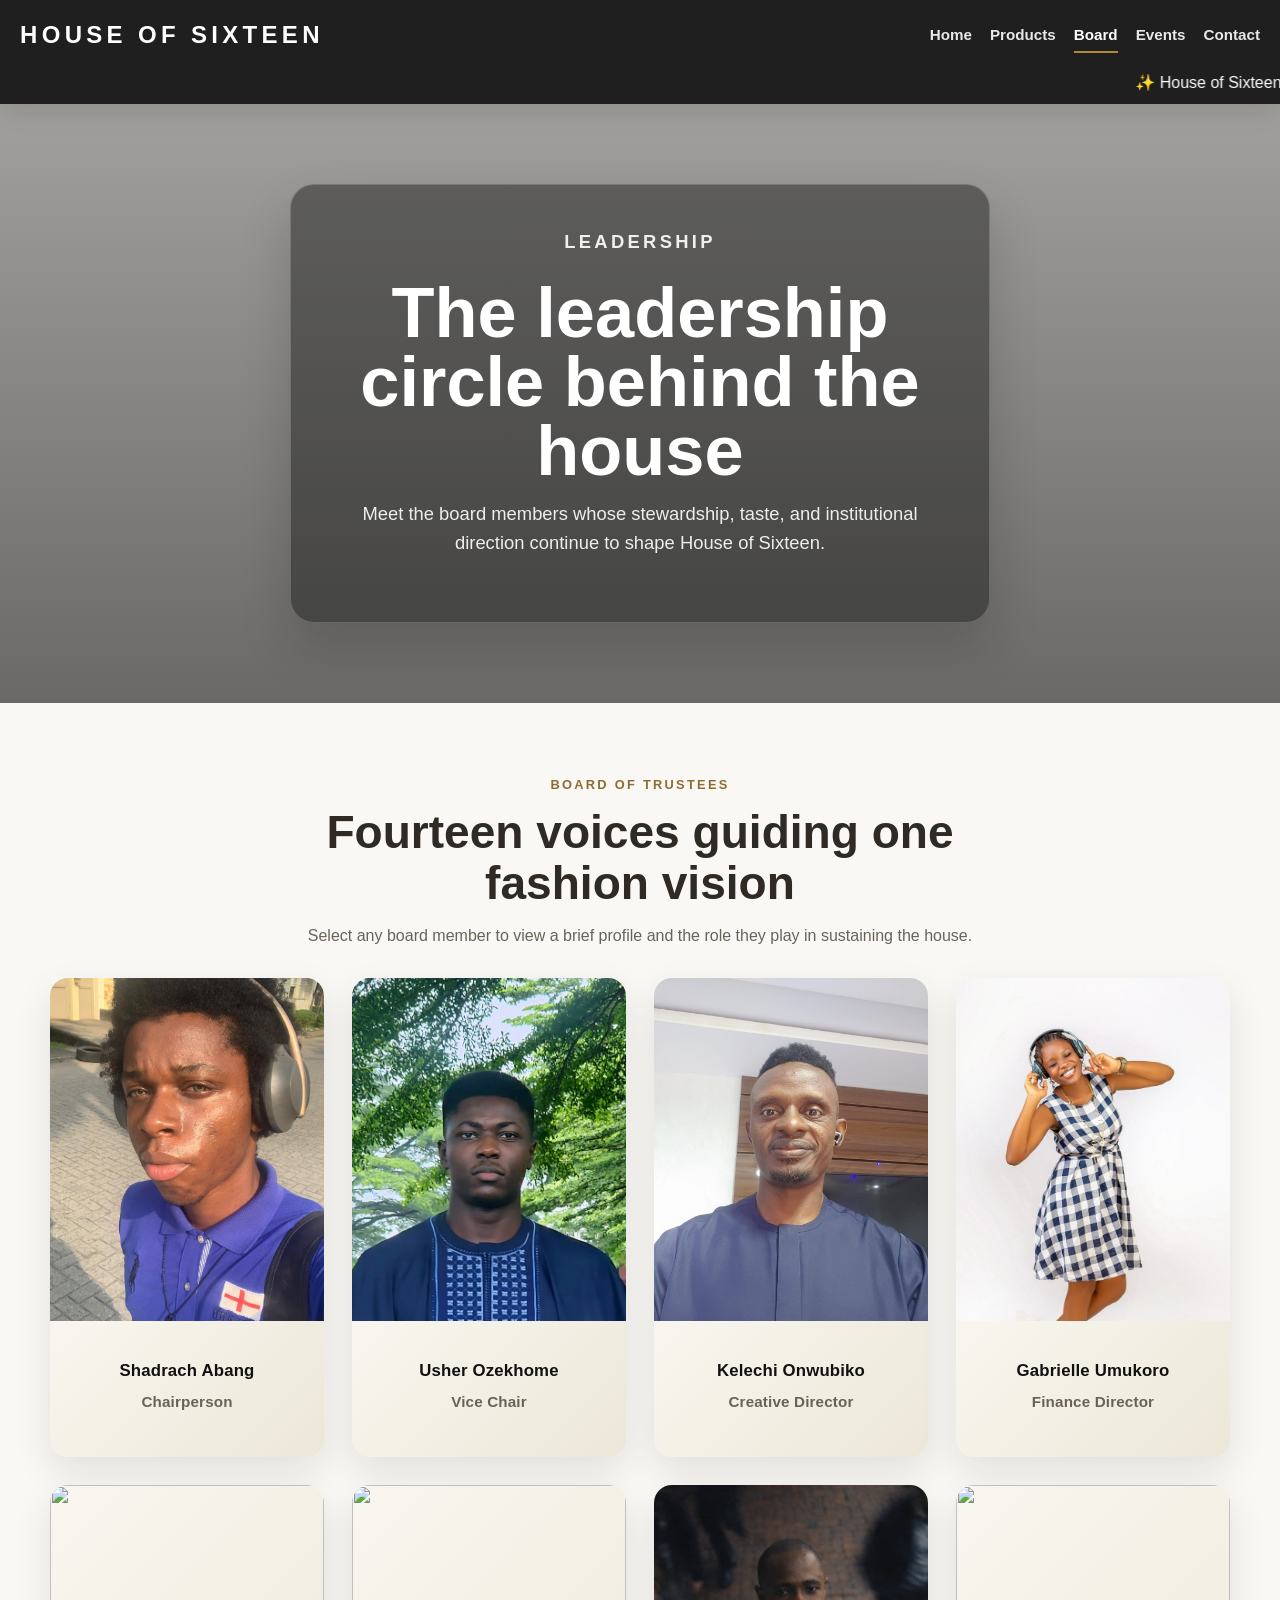
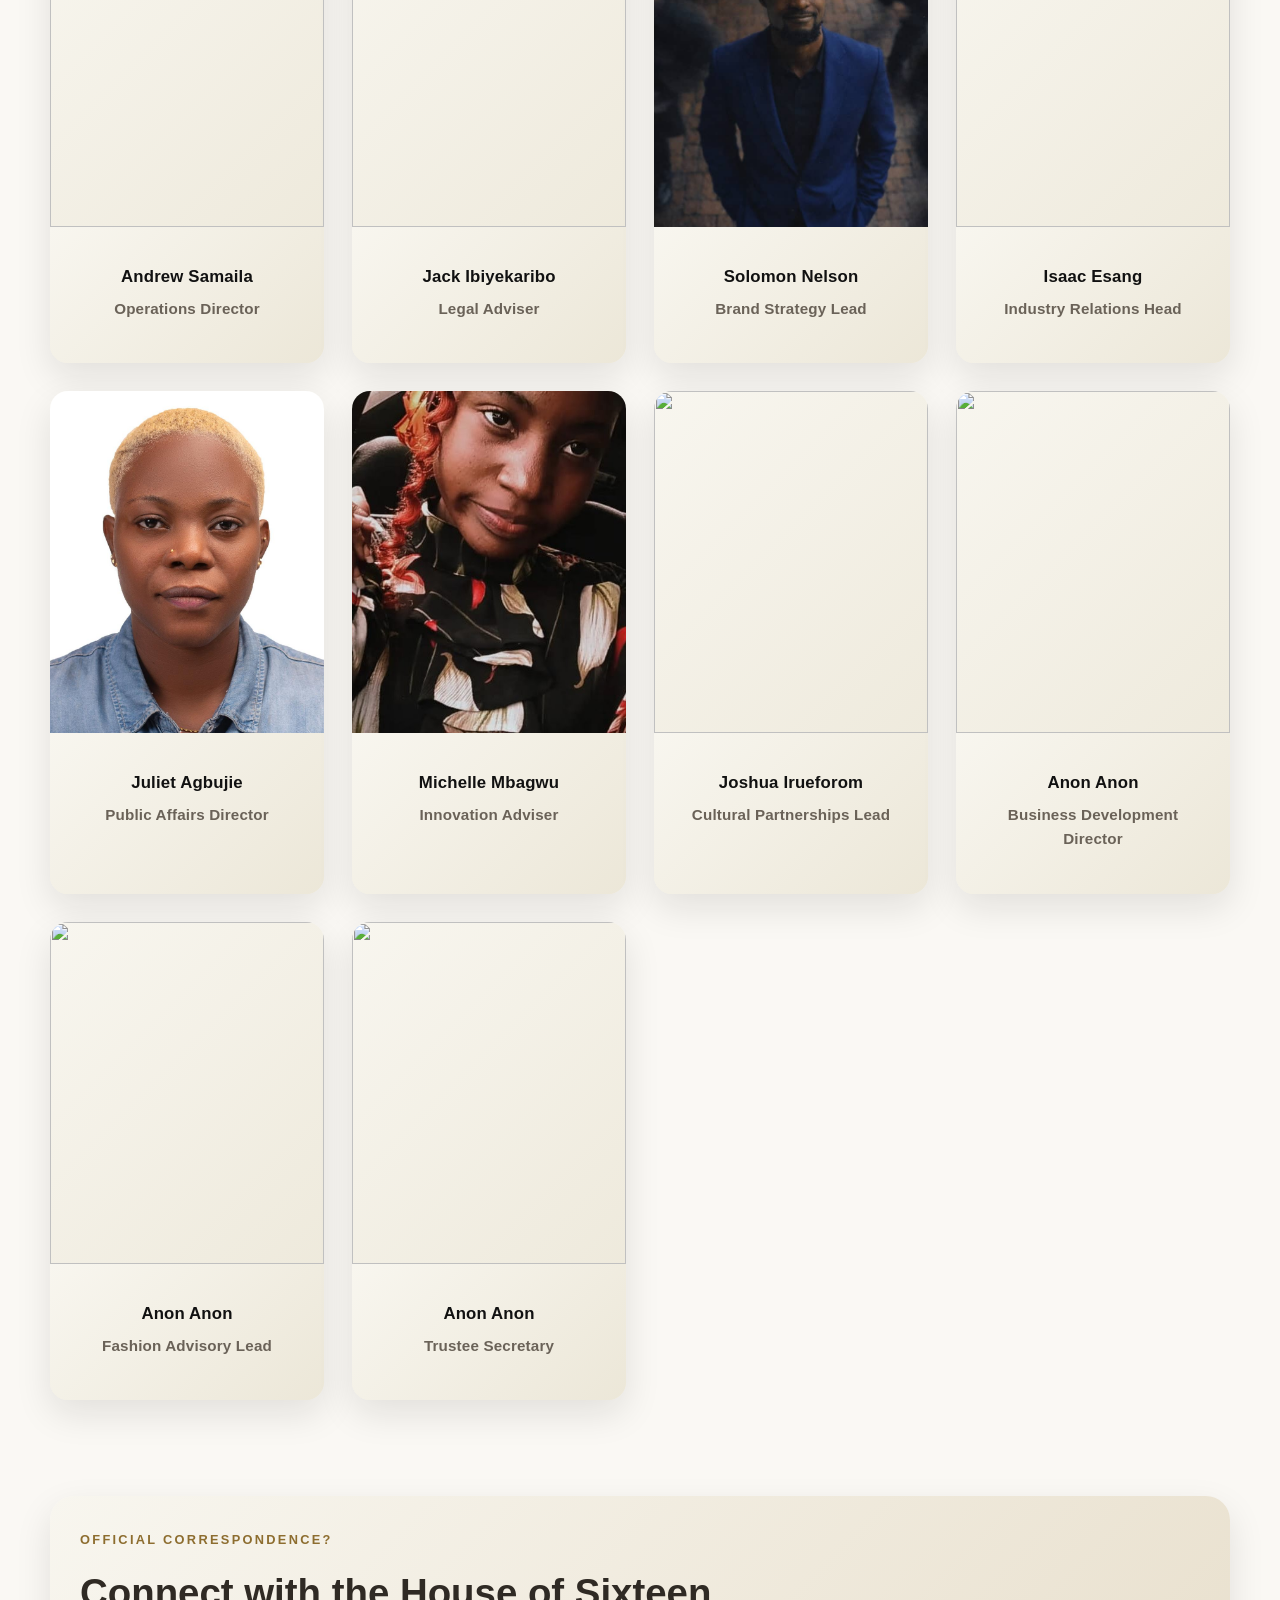
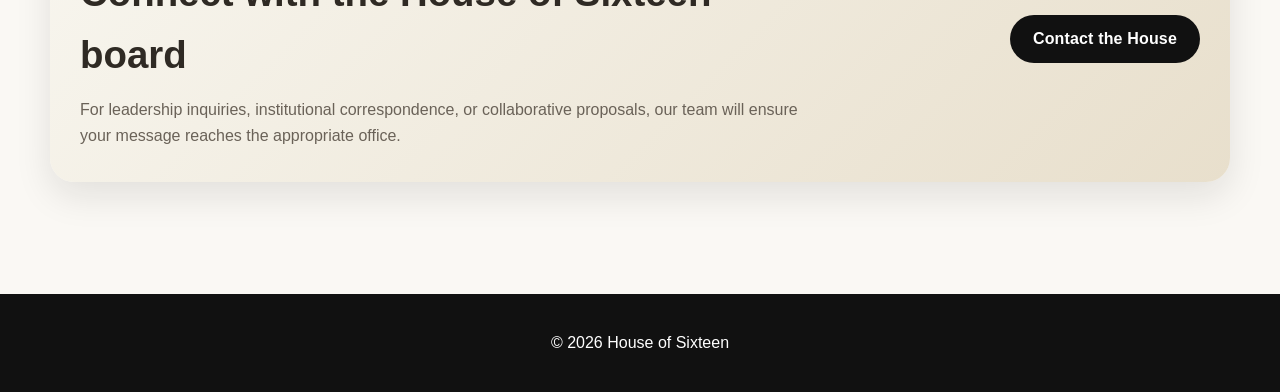
==== board.html @ 469e0413 "Initial commit via Netlify" ====
<!DOCTYPE html>
<html lang="en">
<head>
  <meta charset="UTF-8">
  <meta name="viewport" content="width=device-width, initial-scale=1.0">
  <title>Board of Trustees | House of Sixteen</title>
  <link rel="stylesheet" href="style.css">
  <script src="script.js" defer></script>
</head>
<body>
  <header class="top-header">
    <div class="nav-container">
      <h1 class="logo">House of Sixteen</h1>
      <nav>
        <a href="index.html">Home</a>
        <a href="products.html">Products</a>
        <a href="board.html" class="active">Board</a>
        <a href="events.html">Events</a>
        <a href="contact.html">Contact</a>
      </nav>
    </div>
    <marquee>✨ House of Sixteen Runway Gala — June 20, 2026 · Private showcases · VIP styling appointments now open ✨</marquee>
  </header>

  <main>
    <section class="page-hero board-hero">
      <div class="hero-content">
        <p class="section-label">Leadership</p>
        <h2>The leadership circle behind the house</h2>
        <p>Meet the board members whose stewardship, taste, and institutional direction continue to shape House of Sixteen.</p>
      </div>
    </section>

    <section>
      <div class="section-shell centered-copy">
        <p class="section-label">Board of Trustees</p>
        <h2 class="section-title">Fourteen voices guiding one fashion vision</h2>
        <p class="section-intro">Select any board member to view a brief profile and the role they play in sustaining the house.</p>
      </div>

      <div class="section-shell grid featured-section-grid board-grid">

        <article class="card board-member">
          <button class="board-card-button" type="button" data-board-index="0">
            <div class="board-image-wrap">
              <img src="images/board/shadrach.jpg">
              <div class="overlay">View Profile</div>
            </div>
            <div class="card-body">
              <h3>Shadrach Abang</h3>
              <p class="member-role">Chairperson</p>
            </div>
          </button>
        </article>

        <article class="card board-member">
          <button class="board-card-button" type="button" data-board-index="1">
            <div class="board-image-wrap">
              <img src="images/board/usher.jpg">
              <div class="overlay">View Profile</div>
            </div>
            <div class="card-body">
              <h3>Usher Ozekhome</h3>
              <p class="member-role">Vice Chair</p>
            </div>
          </button>
        </article>

        <article class="card board-member">
          <button class="board-card-button" type="button" data-board-index="2">
            <div class="board-image-wrap">
              <img src="images/board/kelechi.jpg">
              <div class="overlay">View Profile</div>
            </div>
            <div class="card-body">
              <h3>Kelechi Onwubiko</h3>
               <p class="member-role">Creative Director</p>
            </div>
          </button>
        </article>

        <article class="card board-member">
          <button class="board-card-button" type="button" data-board-index="3">
            <div class="board-image-wrap">
              <img src="images/board/gabrielle.jpg">
              <div class="overlay">View Profile</div>
            </div>
            <div class="card-body">
              <h3>Gabrielle Umukoro</h3>
              <p class="member-role">Finance Director</p>
            </div>
          </button>
        </article>

        <article class="card board-member">
          <button class="board-card-button" type="button" data-board-index="4">
            <div class="board-image-wrap">
              <img src="https://picsum.photos/400/450?person5">
              <div class="overlay">View Profile</div>
            </div>
            <div class="card-body">
              <h3>Andrew Samaila</h3>
              <p class="member-role">Operations Director</p>
            </div>
          </button>
        </article>

        <article class="card board-member">
          <button class="board-card-button" type="button" data-board-index="5">
            <div class="board-image-wrap">
              <img src="https://picsum.photos/400/450?person6">
              <div class="overlay">View Profile</div>
            </div>
            <div class="card-body">
              <h3>Jack Ibiyekaribo</h3>
              <p class="member-role">Legal Adviser</p>
            </div>
          </button>
        </article>

        <article class="card board-member">
          <button class="board-card-button" type="button" data-board-index="6">
            <div class="board-image-wrap">
              <img src="images/board/solomon-1.jpg">
              <div class="overlay">View Profile</div>
            </div>
            <div class="card-body">
              <h3>Solomon Nelson</h3>
              <p class="member-role">Brand Strategy Lead</p>
            </div>
          </button>
        </article>

        <article class="card board-member">
          <button class="board-card-button" type="button" data-board-index="7">
            <div class="board-image-wrap">
              <img src="https://picsum.photos/400/450?person8">
              <div class="overlay">View Profile</div>
            </div>
            <div class="card-body">
              <h3>Isaac Esang</h3>
              <p class="member-role">Industry Relations Head</p>
            </div>
          </button>
        </article>

        <article class="card board-member">
          <button class="board-card-button" type="button" data-board-index="8">
            <div class="board-image-wrap">
              <img src="images/board/juliet.jpg">
              <div class="overlay">View Profile</div>
            </div>
            <div class="card-body">
              <h3>Juliet Agbujie</h3>
              <p class="member-role">Public Affairs Director</p>
            </div>
          </button>
        </article>

        <article class="card board-member">
          <button class="board-card-button" type="button" data-board-index="9">
            <div class="board-image-wrap">
              <img src="images/board/michelle.jpg">
              <div class="overlay">View Profile</div>
            </div>
            <div class="card-body">
              <h3>Michelle Mbagwu</h3>
              <p class="member-role">Innovation Adviser</p>
            </div>
          </button>
        </article>

        <article class="card board-member">
          <button class="board-card-button" type="button" data-board-index="10">
            <div class="board-image-wrap">
              <img src="https://picsum.photos/400/450?person11">
              <div class="overlay">View Profile</div>
            </div>
            <div class="card-body">
              <h3>Joshua Irueforom</h3>
              <p class="member-role">Cultural Partnerships Lead</p>
            </div>
          </button>
        </article>

        <article class="card board-member">
          <button class="board-card-button" type="button" data-board-index="11">
            <div class="board-image-wrap">
              <img src="https://picsum.photos/400/450?person12">
              <div class="overlay">View Profile</div>
            </div>
            <div class="card-body">
              <h3>Anon Anon</h3>
              <p class="member-role">Business Development Director</p>
            </div>
          </button>
        </article>

        <article class="card board-member">
          <button class="board-card-button" type="button" data-board-index="12">
            <div class="board-image-wrap">
              <img src="https://picsum.photos/400/450?person13">
              <div class="overlay">View Profile</div>
            </div>
            <div class="card-body">
              <h3>Anon Anon</h3>
              <p class="member-role">Fashion Advisory Lead</p>
            </div>
          </button>
        </article>

        <article class="card board-member">
          <button class="board-card-button" type="button" data-board-index="13">
            <div class="board-image-wrap">
              <img src="https://picsum.photos/400/450?person14">
              <div class="overlay">View Profile</div>
            </div>
            <div class="card-body">
              <h3>Anon Anon</h3>
              <p class="member-role">Trustee Secretary</p>
            </div>
          </button>
        </article>
      </div>
    </section>

    <div id="boardModal" class="modal">
      <div class="modal-content">
        <button class="modal-close" type="button" data-close-modal="boardModal">×</button>
        <img id="boardImage" class="modal-image" src="">
        <h2 id="boardName">
        </h2>
        <p id="boardRole" class="modal-role"></p>
        <p id="boardBio"></p>
        <div class="modal-buttons">
          <a class="button" href="contact.html?type=Leadership%20Inquiry&destination=Board%20Office#inquiries">Contact Board Office</a>
        </div>
      </div>
    </div>

    <section class="bespoke-cta">
      <div class="bespoke-cta-box">
        <div class="bespoke-cta-text">
          <p class="section-label">Official Correspondence?</p>
          <h2>Connect with the House of Sixteen board</h2>
          <p>For leadership inquiries, institutional correspondence, or collaborative proposals, our team will ensure your message reaches the appropriate office.</p>
        </div>
        <div class="bespoke-cta-actions">
          <a class="button" href="contact.html?type=Leadership%20Inquiry&destination=Board%20Office#inquiries">Contact the House</a>
        </div>
      </div>
    </section>
  </main>

<footer>
  <p>© 2026 House of Sixteen</p>
</footer>
</body>
</html>
---- style.css ----
:root {
  --bg: #faf8f4;
  --surface: #ffffff;
  --surface-soft: #f4f0e7;
  --surface-dark: #111111;
  --text: #2f2a24;
  --text-soft: #6a6258;
  --line: #ddd3c2;
  --accent: #b08a3c;
  --accent-deep: #8d6d2f;
  --shadow: 0 14px 36px rgba(17, 17, 17, 0.10);
  --radius: 18px;
  --radius-sm: 12px;
  --site-width: 1180px;
}

* {
  box-sizing: border-box;
}

html {
  scroll-behavior: smooth;
}

body {
  margin: 0;
  font-family: "Segoe UI", Arial, sans-serif;
  background: var(--bg);
  color: var(--text);
  line-height: 1.6;
  animation: fade-in 0.35s ease;
}

img {
  display: block;
  max-width: 100%;
}

a {
  color: inherit;
}

button,
input,
select,
textarea {
  font: inherit;
}

button {
  cursor: pointer;
}

main {
  display: block;
}

section {
  padding: 72px 20px;
}

.container,
.section-shell {
  width: min(100%, var(--site-width));
  margin: 0 auto;
}

.centered-copy {
  max-width: 760px;
  margin: 0 auto;
  text-align: center;
}

.section-title {
  margin: 0 0 14px;
  font-size: clamp(2rem, 3.6vw, 2.9rem);
  line-height: 1.1;
}

.section-intro {
  margin: 0 auto;
  max-width: 760px;
  color: var(--text-soft);
}

.section-label {
  margin: 0 0 12px;
  color: var(--accent-deep);
  font-size: 0.8rem;
  font-weight: 700;
  letter-spacing: 0.18em;
  text-transform: uppercase;
}

.page-pad-top {
  padding-top: 54px;
}

/* HEADER */

.top-header {
  position: sticky;
  top: 0;
  z-index: 20;
  background: rgba(17, 17, 17, 0.94);
  backdrop-filter: blur(12px);
  color: #fff;
  box-shadow: 0 8px 24px rgba(17, 17, 17, 0.12);
}

.nav-container {
  width: 100%;
  margin: 0 auto;
  padding: 16px 20px;
  display: flex;
  align-items: center;
  justify-content: space-between;
  gap: 18px;
}

.logo {
  margin: 0;
  font-size: 1.5rem;
  font-weight: 700;
  letter-spacing: 0.18em;
  text-transform: uppercase;
}

nav {
  display: flex;
  align-items: center;
  gap: 18px;
  flex-wrap: wrap;
}

nav a {
  position: relative;
  color: rgba(255, 255, 255, 0.9);
  text-decoration: none;
  font-size: 0.95rem;
  font-weight: 600;
  transition: color 0.25s ease;
}

nav a::after {
  content: "";
  position: absolute;
  left: 0;
  bottom: -6px;
  width: 100%;
  height: 2px;
  background: var(--accent);
  transform: scaleX(0);
  transform-origin: center;
  transition: transform 0.25s ease;
}

nav a:hover,
nav a.active {
  color: #fff;
}

nav a:hover::after,
nav a.active::after {
  transform: scaleX(1);
}

.announcement-bar {
  padding: 10px 20px 12px;
  text-align: center;
  font-size: 0.92rem;
  color: rgba(255, 255, 255, 0.82);
  border-top: 1px solid rgba(255, 255, 255, 0.08);
}

/* HEROES */

.hero,
.page-hero {
  position: relative;
  isolation: isolate;
  color: #fff;
}

.hero::before,
.page-hero::before,
.featured-event::before {
  content: "";
  position: absolute;
  inset: 0;
  background: linear-gradient(180deg, rgba(17, 17, 17, 0.38), rgba(17, 17, 17, 0.62));
  z-index: -1;
}

.hero {
  min-height: 88vh;
  display: flex;
  align-items: center;
  justify-content: center;
  padding: 96px 20px;
  background: url("https://picsum.photos/1600/900?fashion") center/cover no-repeat;
}

.page-hero {
  min-height: 46vh;
  display: flex;
  align-items: center;
  justify-content: center;
  text-align: center;
  padding: 80px 20px;
}

.products-hero {
  background: url("https://picsum.photos/1600/900?fashion-luxury") center/cover no-repeat;
}

.board-hero {
  background: url("https://picsum.photos/1600/900?executive") center/cover no-repeat;
}

.events-hero {
  background: url("https://picsum.photos/1600/900?runway-event") center/cover no-repeat;
}

.contact-hero {
  background: url("https://picsum.photos/1600/900?luxury-interior") center/cover no-repeat;
}

.hero-content {
  width: min(100%, 700px);
  padding: 42px 36px;
  background: rgba(17, 17, 17, 0.44);
  border: 1px solid rgba(255, 255, 255, 0.18);
  border-radius: 24px;
  box-shadow: 0 24px 50px rgba(17, 17, 17, 0.18);
  text-align: center;
}

.hero h2,
.page-hero h2 {
  margin: 0 0 14px;
  font-size: clamp(2.4rem, 6vw, 4.4rem);
  line-height: 0.98;
}

.hero p,
.page-hero p {
  margin: 0 auto 22px;
  max-width: 620px;
  font-size: clamp(1rem, 1.8vw, 1.15rem);
  color: rgba(255, 255, 255, 0.9);
}

.tip-box {
  min-height: 28px;
  margin-top: 16px;
  color: #f4e4b8;
  font-style: italic;
  opacity: 0;
  transition: opacity 0.45s ease;
}

.button,
button,
input[type="submit"] {
  display: inline-flex;
  align-items: center;
  justify-content: center;
  min-height: 48px;
  padding: 0 22px;
  border: 1px solid transparent;
  border-radius: 999px;
  background: var(--surface-dark);
  color: #fff;
  text-decoration: none;
  font-weight: 600;
  letter-spacing: 0.01em;
  transition: transform 0.2s ease, background 0.2s ease, color 0.2s ease, border-color 0.2s ease, box-shadow 0.2s ease;
}

.button:hover,
button:not(.product-card-button):not(.board-card-button):not(.event-card-button):hover,
input[type="submit"]:hover {
  background: var(--accent);
  color: #111;
  transform: translateY(-1px);
}

.button-secondary,
.secondary-button {
  background: transparent;
  border-color: var(--line);
  color: var(--text);
}

.button-secondary:hover,
.secondary-button:hover {
  background: var(--surface-soft);
  color: var(--text);
}

.button-muted {
  background: rgba(255, 255, 255, 0.12);
  border-color: rgba(255, 255, 255, 0.18);
}

.button-muted:hover {
  background: rgba(255, 255, 255, 0.22);
  color: #fff;
}

/* GRID + CARDS */

.grid {
  display: grid;
  grid-template-columns: repeat(auto-fit, minmax(240px, 1fr));
  gap: 28px;
}

.featured-section-grid {
  margin-top: 30px;
}

.section-cta {
  margin-top: 32px;
  display: flex;
  justify-content: center;
}

.card {
  background: linear-gradient(135deg, #f8f6ef, #ece7d8);
  border-radius: var(--radius);
  overflow: hidden;
  box-shadow: var(--shadow);
  transition: transform 0.25s ease, box-shadow 0.25s ease;
}

.card:hover {
  transform: translateY(-6px);
  box-shadow: 0 18px 38px rgba(17, 17, 17, 0.14);
}

.card img {
  width: 100%;
  height: 300px;
  object-fit: cover;
}

.card-body {
  width: 100%;
  min-width: 0;
  padding: 20px 20px 24px;
}

.card h3 {
  display: block;
  margin: 0;
  padding: 18px 16px 8px;
  font-size: 1.05rem;
  font-weight: 600;
  color: #111;
  line-height: 1.4;
  text-align: center;
  background: transparent;
  overflow-wrap: anywhere;
  word-break: break-word;
}

.card p {
  margin: 0;
  color: var(--text-soft);
}

.card-action {
  margin-top: 18px;
}

.story-copy,
.quote-copy {
  max-width: 700px;
  margin: 0 auto;
  color: var(--text-soft);
}

.quote-copy {
  font-style: italic;
}

/* PRODUCT + EVENT + BOARD CARDS */

.product,
.board-member,
.event-card {
  height: 100%;
  display: flex;
  flex-direction: column;
}

.product .card-body,
.board-member .card-body,
.event-card .card-body {
  flex: 1;
  width: 100%;
  background: linear-gradient(135deg, #f8f6ef, #ece7d8);
}

.board-grid .card-body {
  text-align: center;
}

.product-card-button,
.board-card-button,
.event-card-button {
  appearance: none;
  width: 100%;
  min-width: 0;
  height: 100%;
  border: 0;
  padding: 0;
  background: transparent;
  display: flex;
  flex-direction: column;
  align-items: center;
  text-align: left;
}

.product-image-wrap,
.board-image-wrap,
.event-image-wrap {
  position: relative;
  width: 100%;
  max-width: 280px;
  aspect-ratio: 4 / 5;
  margin: 0 auto;
  overflow: hidden;
  flex-shrink: 0;
}

.product-image-wrap img,
.board-image-wrap img,
.event-image-wrap img {
  width: 100%;
  height: 100%;
  object-fit: cover;
}

.product .card-title,
.board-member .card-title,
.product .card-body h3,
.board-member .card-body h3,
.member-role {
  width: 100%;
  max-width: 280px;
  margin-left: auto;
  margin-right: auto;
}

.member-role {
  color: #777;
  font-size: 0.95rem;
  padding: 0 16px 18px;
  text-align: center;
  background: transparent;
  overflow-wrap: anywhere;
  word-break: break-word;
}

.overlay {
  position: absolute;
  inset: 0;
  display: flex;
  align-items: center;
  justify-content: center;
  background: rgba(17, 17, 17, 0.56);
  color: #fff;
  letter-spacing: 0.08em;
  font-size: 0.9rem;
  font-weight: 700;
  text-transform: uppercase;
  opacity: 0;
  transition: opacity 0.25s ease;
}

.product-card-button:hover .overlay,
.board-card-button:hover .overlay,
.event-card-button:hover .overlay {
  opacity: 1;
}

/* for homepage */
.highlight {
  background: var(--surface-dark);
  color: #fff;
}

.highlight .section-intro,
.highlight p {
  color: rgba(255, 255, 255, 0.84);
}

.home-featured-event {
  text-align: center;
}

.home-featured-event .countdown-inline {
  margin: 20px auto 0;
}

.countdown-inline {
  display: inline-flex;
  align-items: center;
  justify-content: center;
  min-height: 52px;
  padding: 10px 16px;
  border-radius: 14px;
  background: rgba(255, 255, 255, 0.08);
  border: 1px solid rgba(255, 255, 255, 0.12);
  color: #fff;
  font-weight: 600;
}

.newsletter {
  background: #f2eee5;
}

.subscribe-form {
  max-width: 560px;
  margin: 22px auto 0;
}

.subscribe-box {
  display: flex;
  align-items: stretch;
  gap: 0;
}

.subscribe-box input {
  flex: 1;
  min-height: 50px;
  padding: 0 16px;
  border: 1px solid var(--line);
  border-right: 0;
  border-radius: 999px 0 0 999px;
  background: #fff;
}

.subscribe-box button {
  min-width: 150px;
  border-radius: 0 999px 999px 0;
}

.form-message,
.subscribe-message,
.form-response {
  min-height: 24px;
  margin-top: 12px;
  font-weight: 600;
}

.message-error {
  color: #9d1c1c;
}

.message-success {
  color: #6d5620;
}

/* BESPOKE CTA */

.bespoke-cta {
  padding-top: 24px;
}

.bespoke-cta-box {
  width: min(100%, var(--site-width));
  margin: 0 auto;
  padding: 34px 30px;
  display: grid;
  grid-template-columns: 2fr 1fr;
  gap: 24px;
  align-items: center;
  background: linear-gradient(135deg, #f8f6ef, #e8dfcc);
  border-radius: 24px;
  box-shadow: var(--shadow);
}

.bespoke-cta-text h2 {
  margin: 0 0 12px;
  font-size: clamp(1.8rem, 3vw, 2.5rem);
}

.bespoke-cta-text p:last-child {
  margin: 0;
  color: var(--text-soft);
}

.bespoke-cta-actions {
  display: flex;
  justify-content: flex-end;
}

.modal {
  position: fixed;
  inset: 0;
  display: none;
  align-items: center;
  justify-content: center;
  padding: 24px;
  background: rgba(17, 17, 17, 0.72);
  z-index: 40;
}

.modal.is-open {
  display: flex;
}

.modal-content {
  position: relative;
  width: min(100%, 560px);
  max-height: min(88vh, 880px);
  overflow: auto;
  padding: 28px;
  background: var(--surface);
  border-radius: 24px;
  box-shadow: 0 24px 50px rgba(17, 17, 17, 0.24);
  text-align: center;
}

.modal-content h2 {
  margin: 0 0 12px;
}

.modal-content p {
  color: var(--text-soft);
}

.modal-image {
  width: 100%;
  height: min(380px, 42vh);
  margin-bottom: 22px;
  object-fit: cover;
  border-radius: 18px;
}

.modal-role,
.event-venue {
  margin: 0 0 10px;
  font-weight: 600;
  color: var(--text-soft);
}

.modal-close {
  position: absolute;
  top: 14px;
  right: 14px;
  width: 40px;
  height: 40px;
  border-radius: 50%;
  border: 0;
  background: rgba(17, 17, 17, 0.08);
  color: var(--text);
  font-size: 1.4rem;
  line-height: 1;
}

.modal-buttons {
  display: flex;
  flex-wrap: wrap;
  justify-content: center;
  gap: 12px;
  margin-top: 24px;
}

.modal-buttons a {
  text-decoration: none;
}

.featured-event {
  position: relative;
  isolation: isolate;
  background: url("images/events/events.jpg") center/cover no-repeat;
}

.featured-event-content {
  width: min(100%, 860px);
  margin: 0 auto;
  text-align: center;
}

.featured-buttons {
  display: flex;
  justify-content: center;
  gap: 12px;
  flex-wrap: wrap;
  margin-top: 24px;
}

.event-card-body {
  flex: 1;
  width: 100%;
  max-width: 280px;
  margin-left: auto;
  margin-right: auto;
  padding: 20px 20px 24px;
  text-align: left;
}

.event-tag {
  margin: 0 0 10px;
  color: var(--accent-deep);
  font-size: 0.8rem;
  font-weight: 700;
  letter-spacing: 0.14em;
  text-transform: uppercase;
}

.event-date {
  margin: 0 0 10px;
  color: var(--text-soft);
  font-weight: 600;
}

.event-snippet {
  color: var(--text-soft);
  overflow-wrap: anywhere;
  word-break: break-word;
}

.countdown-box {
  width: 100%;
  margin: 18px 0 0;
  padding: 12px 14px;
  border-radius: 14px;
  background: var(--surface-soft);
  border: 1px solid var(--line);
  color: var(--text);
  font-weight: 600;
  text-align: center;
}

.event-modal-countdown {
  margin-top: 12px;
  margin-bottom: 18px;
}

.event-modal-content {
  max-width: 640px;
}

.event-modal-tag {
  display: inline-block;
  margin-bottom: 8px;
  color: var(--accent-deep);
  font-size: 0.8rem;
  font-weight: 700;
  letter-spacing: 0.14em;
  text-transform: uppercase;
}

.event-extra-box {
  margin-top: 22px;
  padding: 18px;
  border-radius: 16px;
  background: var(--surface-soft);
  text-align: left;
}

.event-extra-box h3 {
  margin: 0 0 8px;
}

.events-note {
  background: #f1ece1;
}

.contact-intro {
  padding-bottom: 0;
}

.contact-layout {
  width: min(100%, 1240px);
  margin: 0 auto;
  padding: 56px 20px 72px;
  display: grid;
  grid-template-columns: 1.8fr 1fr;
  gap: 28px;
  align-items: start;
}

.contact-left,
.contact-right {
  display: flex;
  flex-direction: column;
  gap: 24px;
}

.contact-panel,
.info-card {
  padding: 32px;
  background: var(--surface);
  border-radius: 24px;
  box-shadow: var(--shadow);
}

.glass-panel {
  background: linear-gradient(180deg, rgba(255, 255, 255, 0.96), rgba(252, 250, 246, 0.94));
}

.dark-card {
  background: var(--surface-dark);
  color: #fff;
}

.dark-card .section-label,
.dark-card p,
.dark-card li,
.dark-card h3 {
  color: rgba(255, 255, 255, 0.92);
}

.highlight-card {
  background: linear-gradient(135deg, #f8f6ef, #ece3cf);
}

.panel-text,
.info-card p,
.info-list li {
  color: var(--text-soft);
}

.info-list {
  list-style: none;
  padding: 0;
  margin: 0;
}

.info-list li + li {
  margin-top: 10px;
}

.luxury-form {
  display: grid;
  gap: 18px;
}

.form-grid {
  display: grid;
  gap: 18px;
}

.two-columns {
  grid-template-columns: repeat(2, minmax(0, 1fr));
}

.luxury-form label {
  display: block;
  margin-bottom: 8px;
  font-weight: 600;
}

.luxury-form input,
.luxury-form select,
.luxury-form textarea {
  width: 100%;
  min-height: 52px;
  padding: 12px 14px;
  border: 1px solid var(--line);
  border-radius: 14px;
  background: #fff;
  color: var(--text);
  transition: border-color 0.2s ease, box-shadow 0.2s ease;
}

.luxury-form textarea {
  min-height: 140px;
  resize: vertical;
}

.luxury-form input:focus,
.luxury-form select:focus,
.luxury-form textarea:focus {
  outline: none;
  border-color: rgba(176, 138, 60, 0.72);
  box-shadow: 0 0 0 4px rgba(176, 138, 60, 0.12);
}

.form-actions {
  display: flex;
  gap: 12px;
  flex-wrap: wrap;
}

.quote-box {
  width: min(100%, var(--site-width));
  margin: 0 auto;
  padding: 42px 34px;
  background: var(--surface-dark);
  color: #fff;
  border-radius: 28px;
  text-align: center;
  box-shadow: var(--shadow);
}

.quote-box p {
  color: rgba(255, 255, 255, 0.82);
}

/* FOOTER */

footer {
  background: #111;
  color: #fff;
  text-align: center;
  padding: 20px;
  margin-top: 40px;
}


@media (max-width: 900px) {
  .nav-container {
    flex-direction: column;
    justify-content: center;
  }

  nav {
    justify-content: center;
  }

  .contact-layout,
  .bespoke-cta-box {
    grid-template-columns: 1fr;
  }

  .bespoke-cta-actions {
    justify-content: flex-start;
  }
}

@media (max-width: 768px) {
  section {
    padding: 60px 20px;
  }

  .hero,
  .page-hero {
    padding-top: 88px;
    padding-bottom: 88px;
  }

  .hero-content {
    padding: 30px 22px;
  }

  .hero h2,
  .page-hero h2 {
    font-size: clamp(2.1rem, 9vw, 3rem);
  }

  .two-columns {
    grid-template-columns: 1fr;
  }

  .featured-buttons,
  .modal-buttons,
  .form-actions {
    flex-direction: column;
  }

  .featured-buttons .button,
  .featured-buttons button,
  .modal-buttons .button,
  .modal-buttons button,
  .modal-buttons a,
  .form-actions .button,
  .form-actions button {
    width: 100%;
  }

  .modal-content {
    padding: 24px 18px;
  }

  .contact-panel,
  .info-card,
  .quote-box {
    padding: 26px 20px;
  }
}

@media (max-width: 600px) {
  .subscribe-box {
    flex-direction: column;
    gap: 10px;
  }

  .subscribe-box input,
  .subscribe-box button {
    width: 100%;
    border-radius: 999px;
  }

  .subscribe-box input {
    border-right: 1px solid var(--line);
  }
}

@keyframes fade-in {
  from {
    opacity: 0;
  }

  to {
    opacity: 1;
  }
}
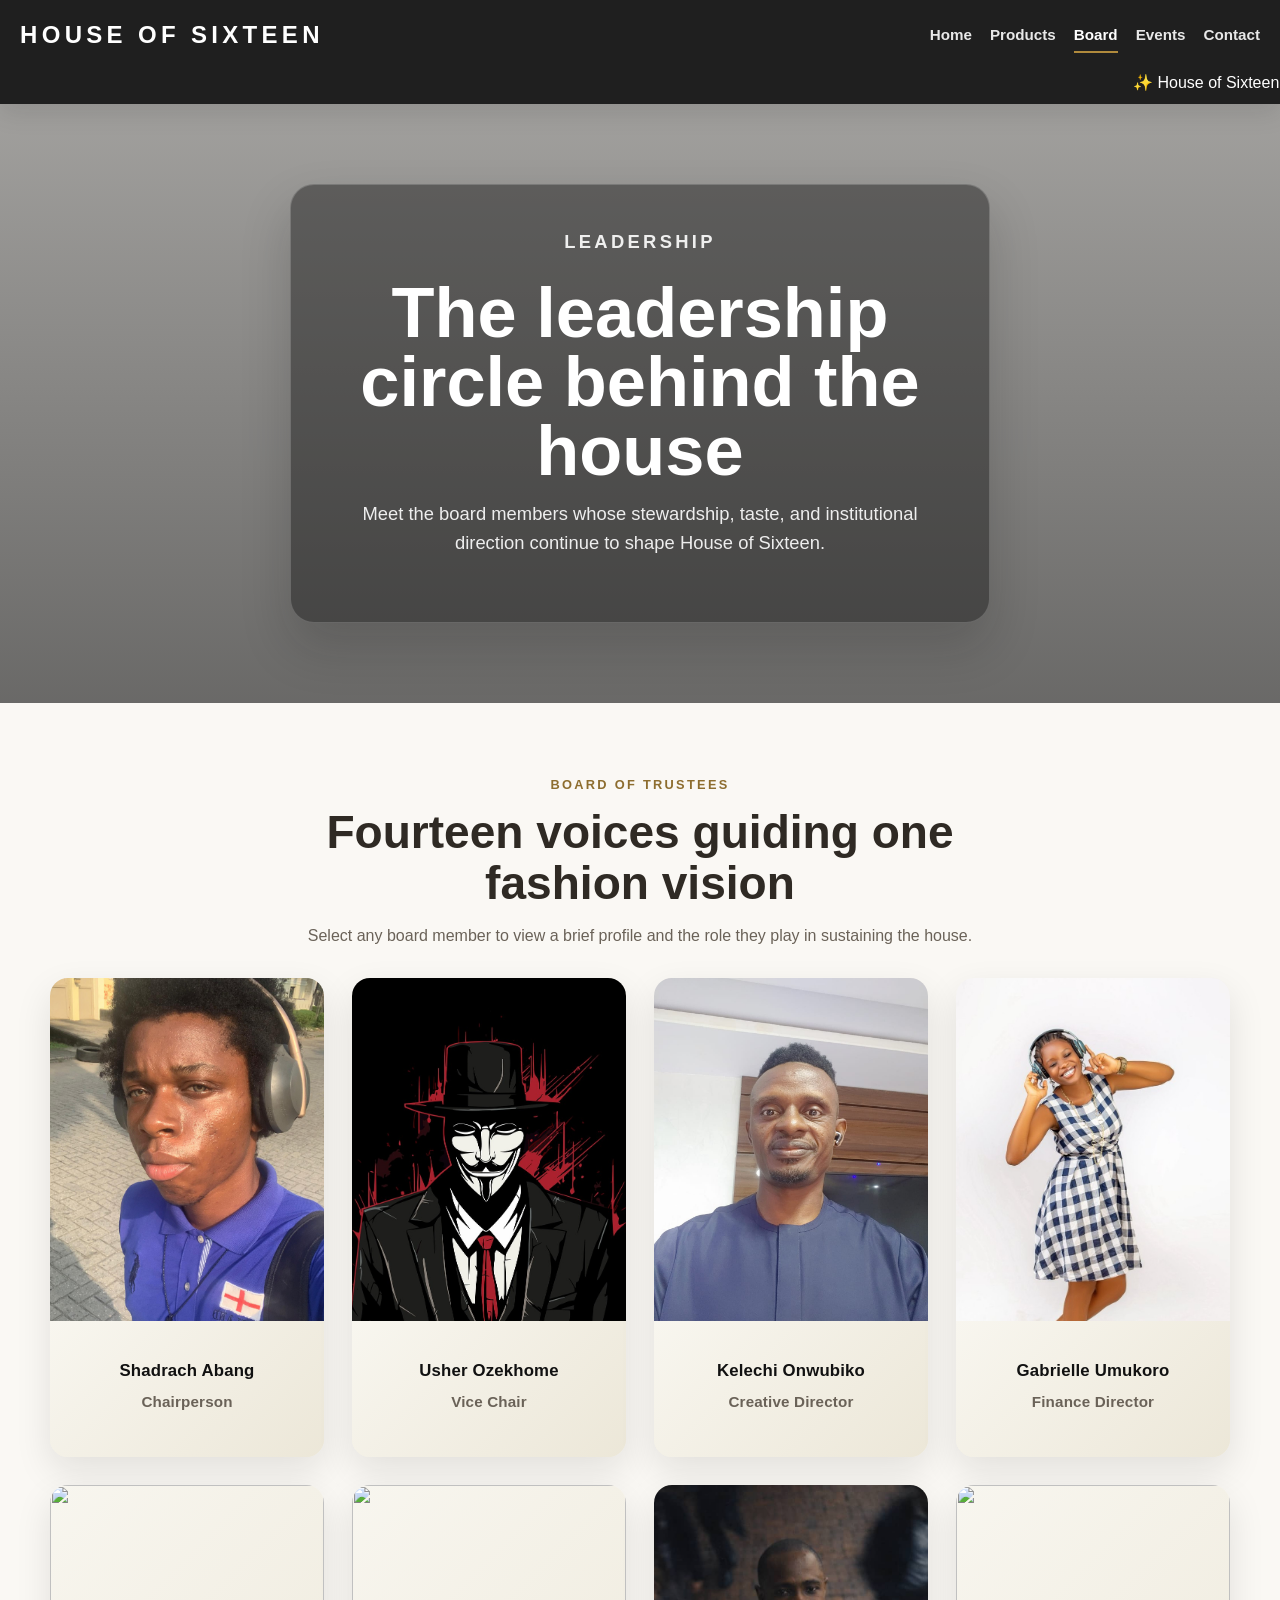
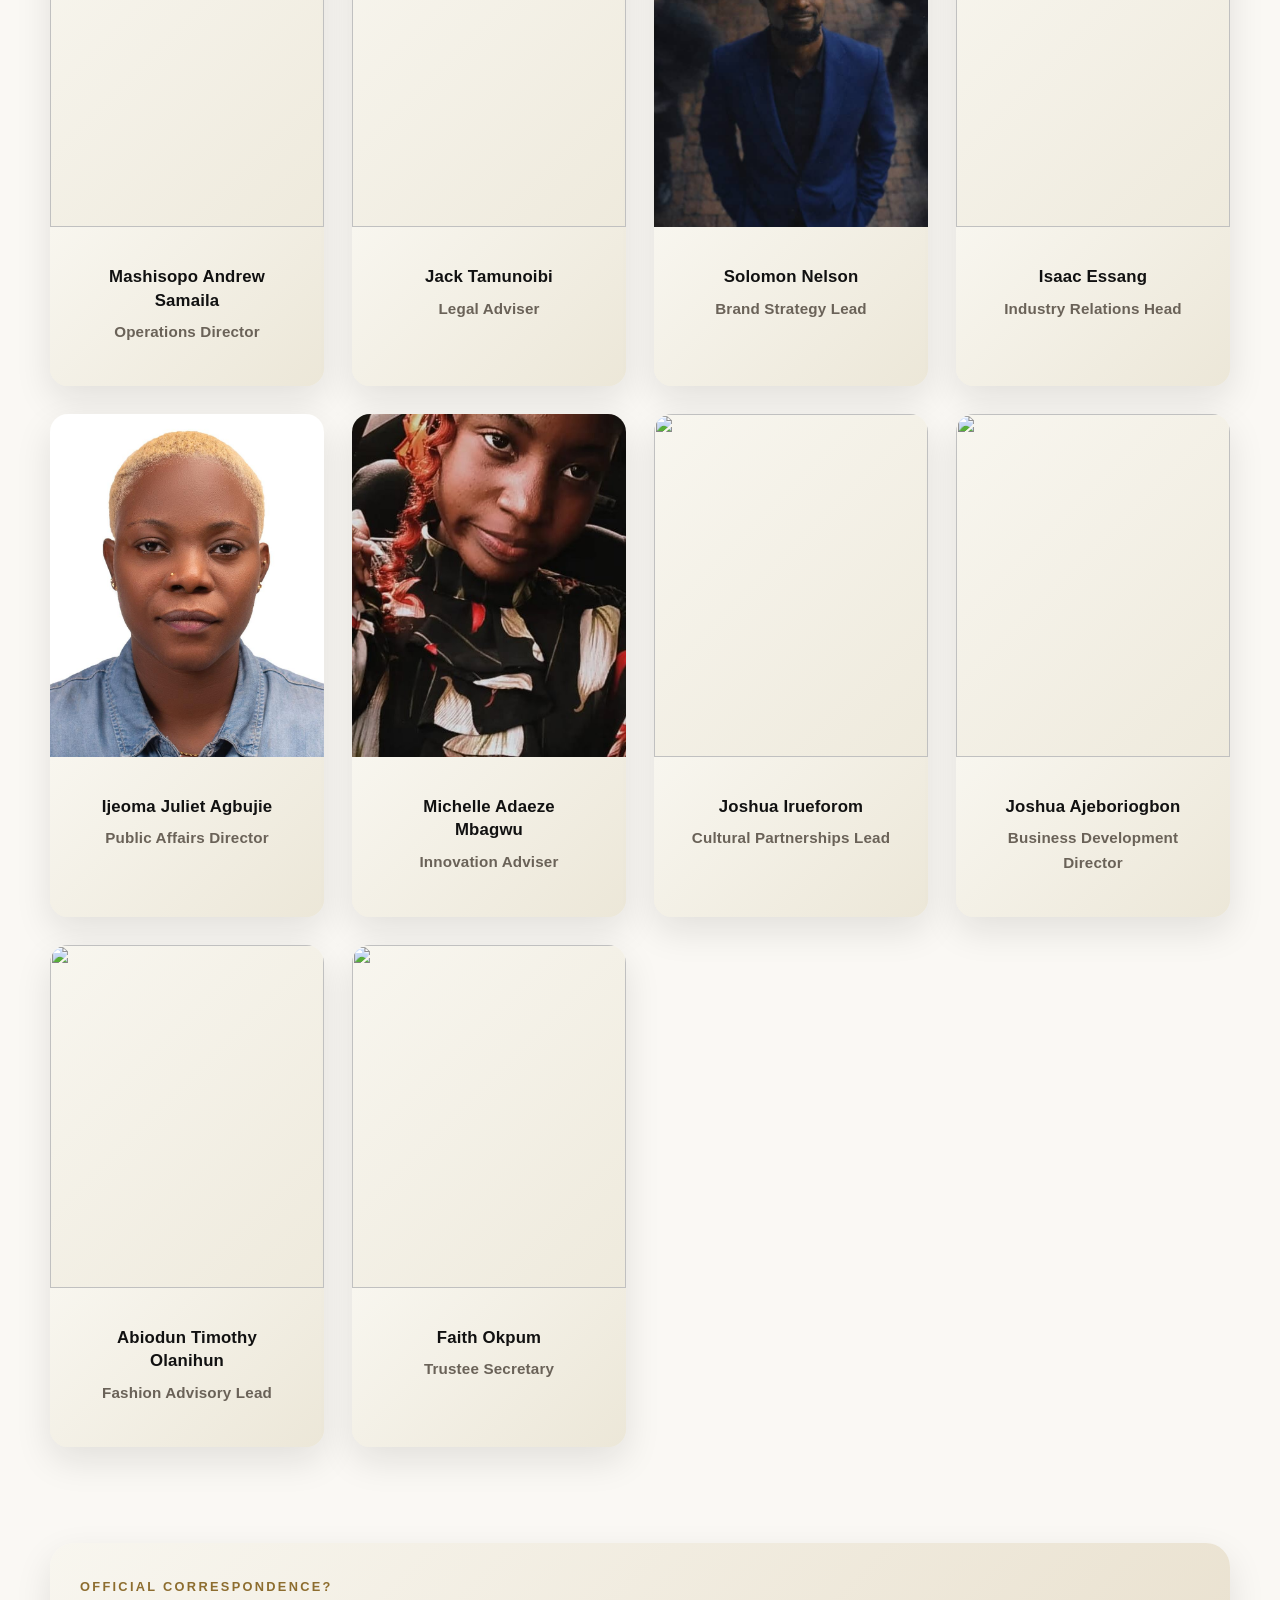
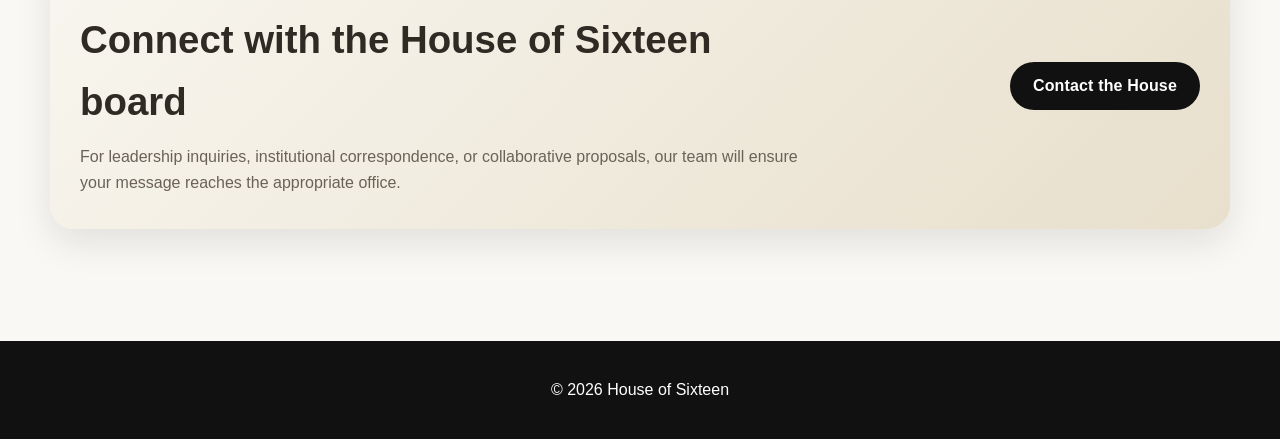
==== commit 09d016b1: "Add files via upload" ====
--- a/board.html
+++ b/board.html
@@ -99,7 +99,7 @@
               <div class="overlay">View Profile</div>
             </div>
             <div class="card-body">
-              <h3>Andrew Samaila</h3>
+              <h3>Mashisopo Andrew Samaila</h3>
               <p class="member-role">Operations Director</p>
             </div>
           </button>
@@ -112,7 +112,7 @@
               <div class="overlay">View Profile</div>
             </div>
             <div class="card-body">
-              <h3>Jack Ibiyekaribo</h3>
+              <h3>Jack Tamunoibi</h3>
               <p class="member-role">Legal Adviser</p>
             </div>
           </button>
@@ -138,7 +138,7 @@
               <div class="overlay">View Profile</div>
             </div>
             <div class="card-body">
-              <h3>Isaac Esang</h3>
+              <h3>Isaac Essang</h3>
               <p class="member-role">Industry Relations Head</p>
             </div>
           </button>
@@ -151,7 +151,7 @@
               <div class="overlay">View Profile</div>
             </div>
             <div class="card-body">
-              <h3>Juliet Agbujie</h3>
+              <h3>Ijeoma Juliet Agbujie</h3>
               <p class="member-role">Public Affairs Director</p>
             </div>
           </button>
@@ -164,7 +164,7 @@
               <div class="overlay">View Profile</div>
             </div>
             <div class="card-body">
-              <h3>Michelle Mbagwu</h3>
+              <h3>Michelle Adaeze Mbagwu</h3>
               <p class="member-role">Innovation Adviser</p>
             </div>
           </button>
@@ -190,7 +190,7 @@
               <div class="overlay">View Profile</div>
             </div>
             <div class="card-body">
-              <h3>Anon Anon</h3>
+              <h3>Joshua Ajeboriogbon</h3>
               <p class="member-role">Business Development Director</p>
             </div>
           </button>
@@ -203,7 +203,7 @@
               <div class="overlay">View Profile</div>
             </div>
             <div class="card-body">
-              <h3>Anon Anon</h3>
+              <h3>Abiodun Timothy Olanihun</h3>
               <p class="member-role">Fashion Advisory Lead</p>
             </div>
           </button>
@@ -216,7 +216,7 @@
               <div class="overlay">View Profile</div>
             </div>
             <div class="card-body">
-              <h3>Anon Anon</h3>
+              <h3>Faith Okpum</h3>
               <p class="member-role">Trustee Secretary</p>
             </div>
           </button>
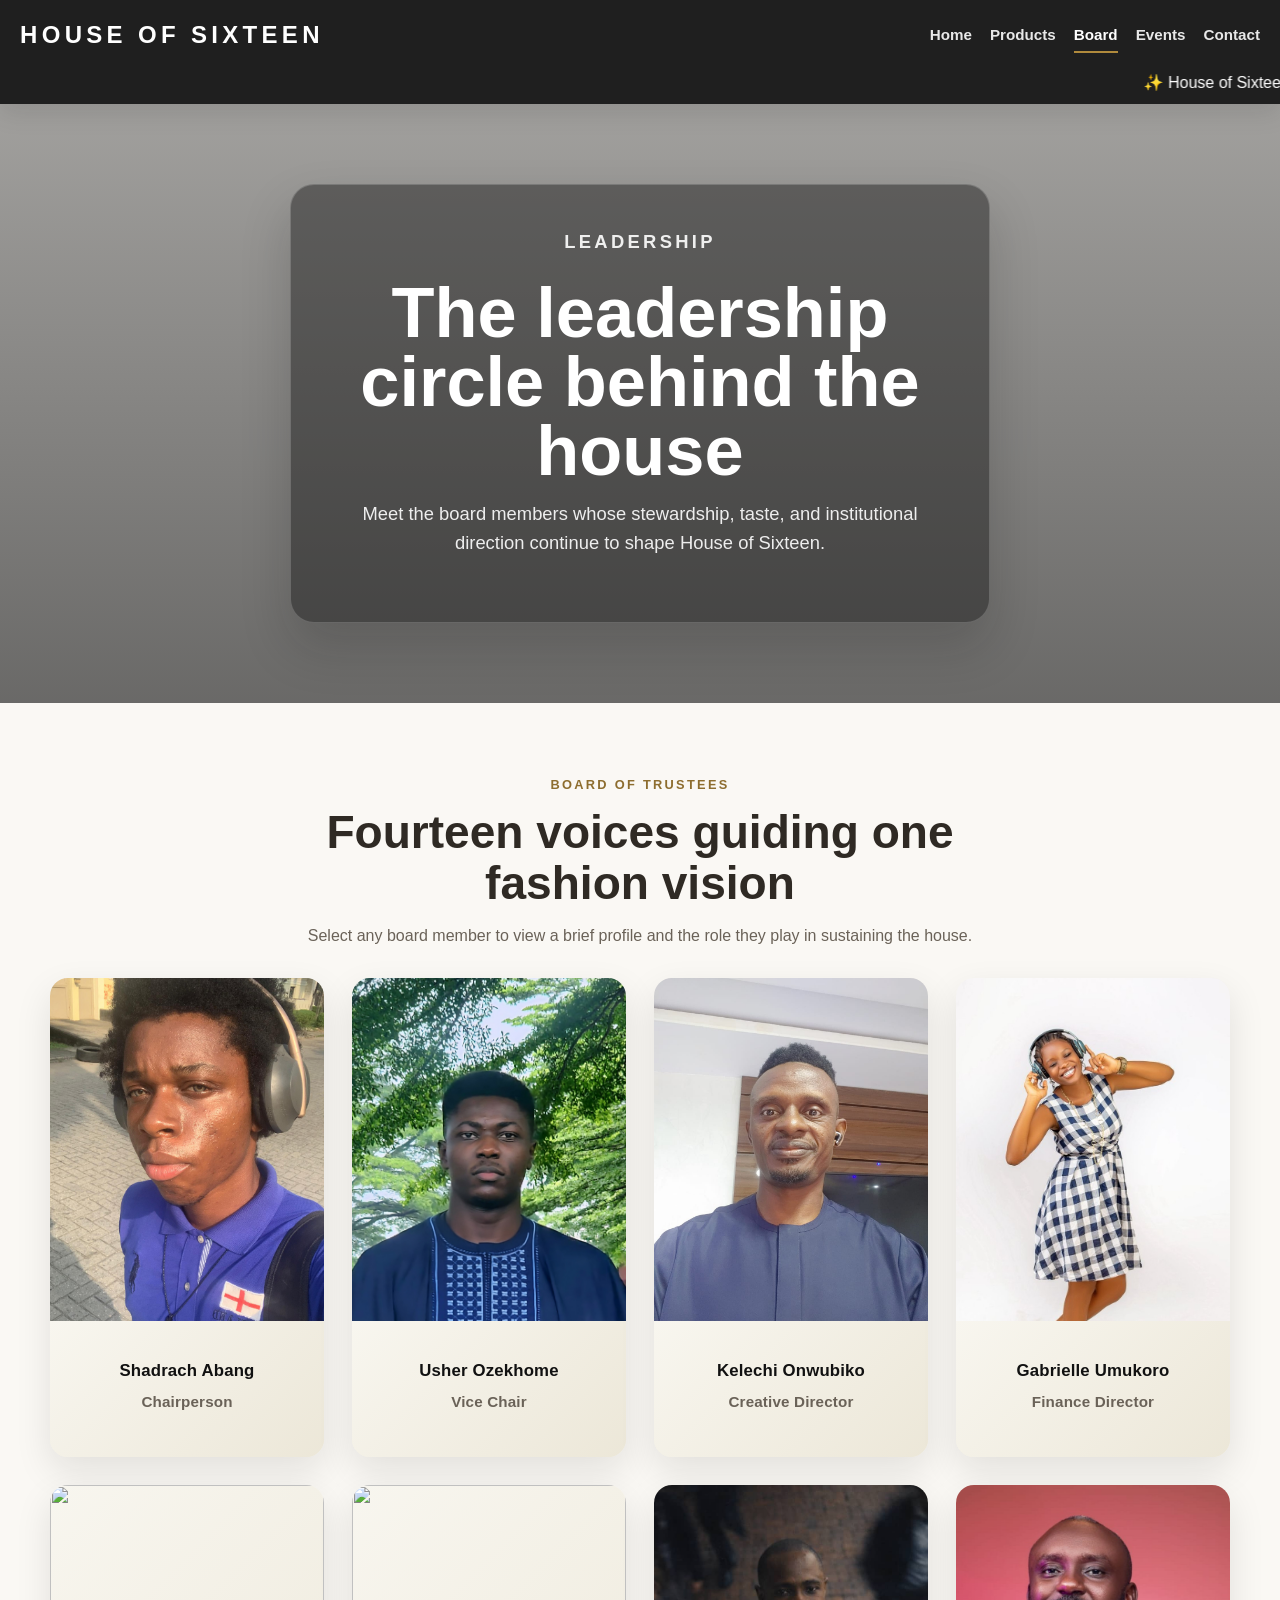
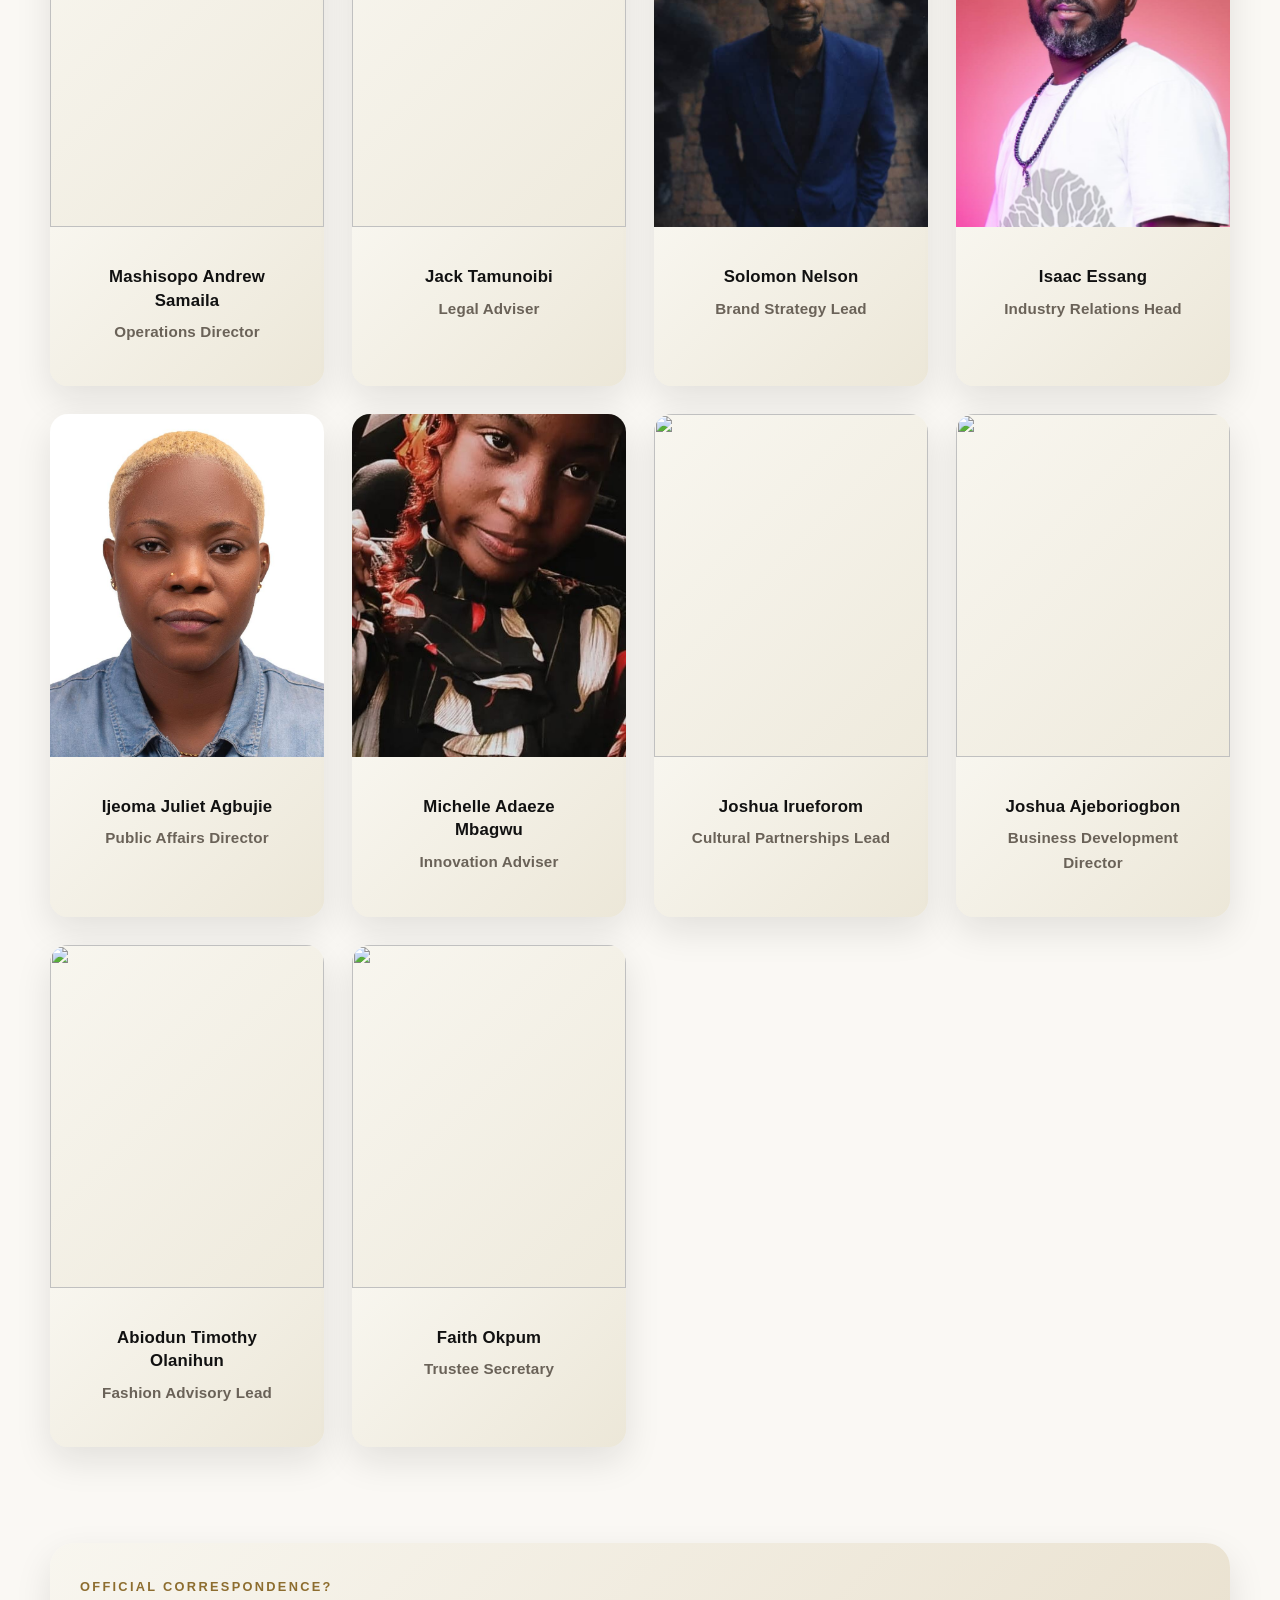
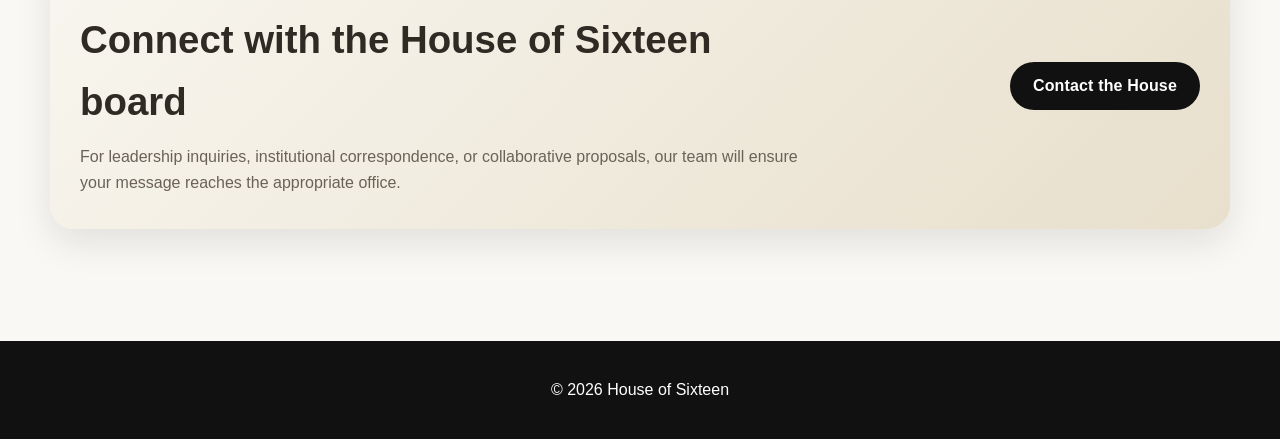
==== commit 535fc885: "Add files via upload" ====
--- a/board.html
+++ b/board.html
@@ -134,7 +134,7 @@
         <article class="card board-member">
           <button class="board-card-button" type="button" data-board-index="7">
             <div class="board-image-wrap">
-              <img src="https://picsum.photos/400/450?person8">
+              <img src="images/board/isaac.jpg">
               <div class="overlay">View Profile</div>
             </div>
             <div class="card-body">
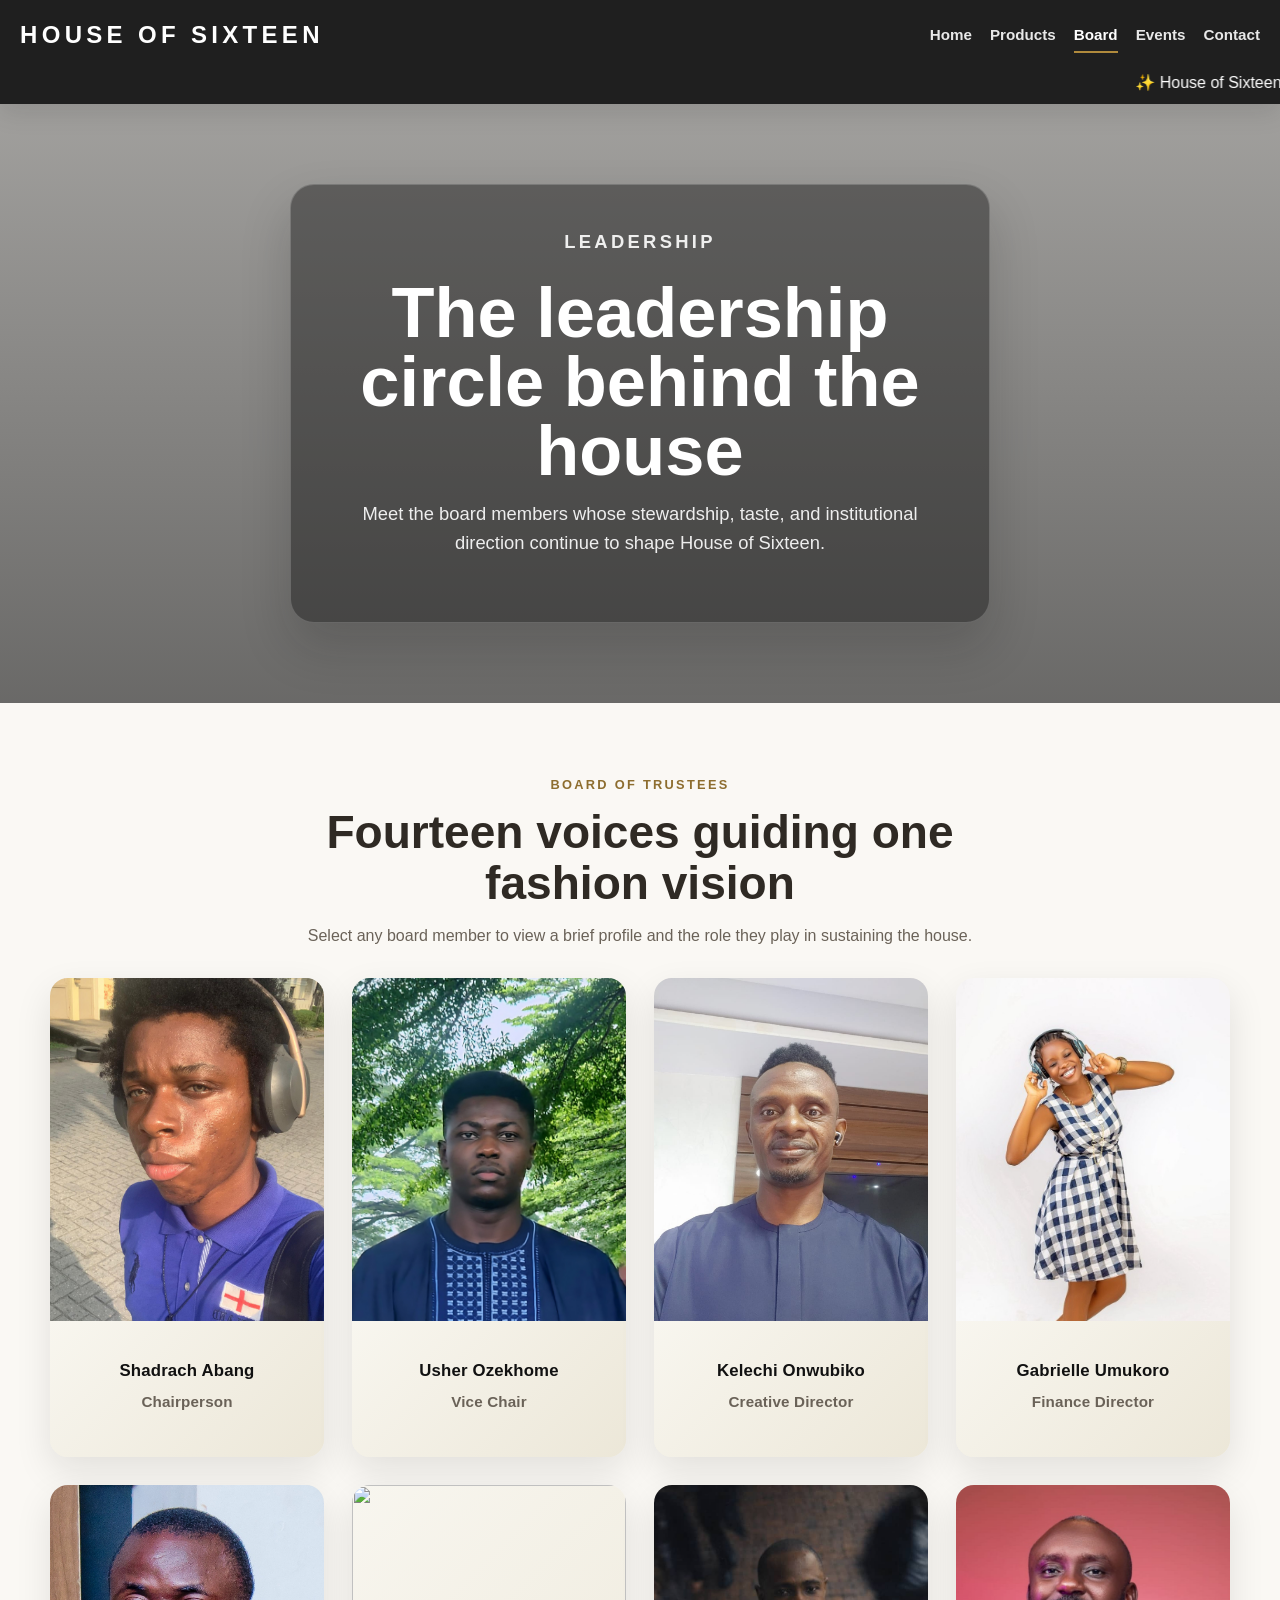
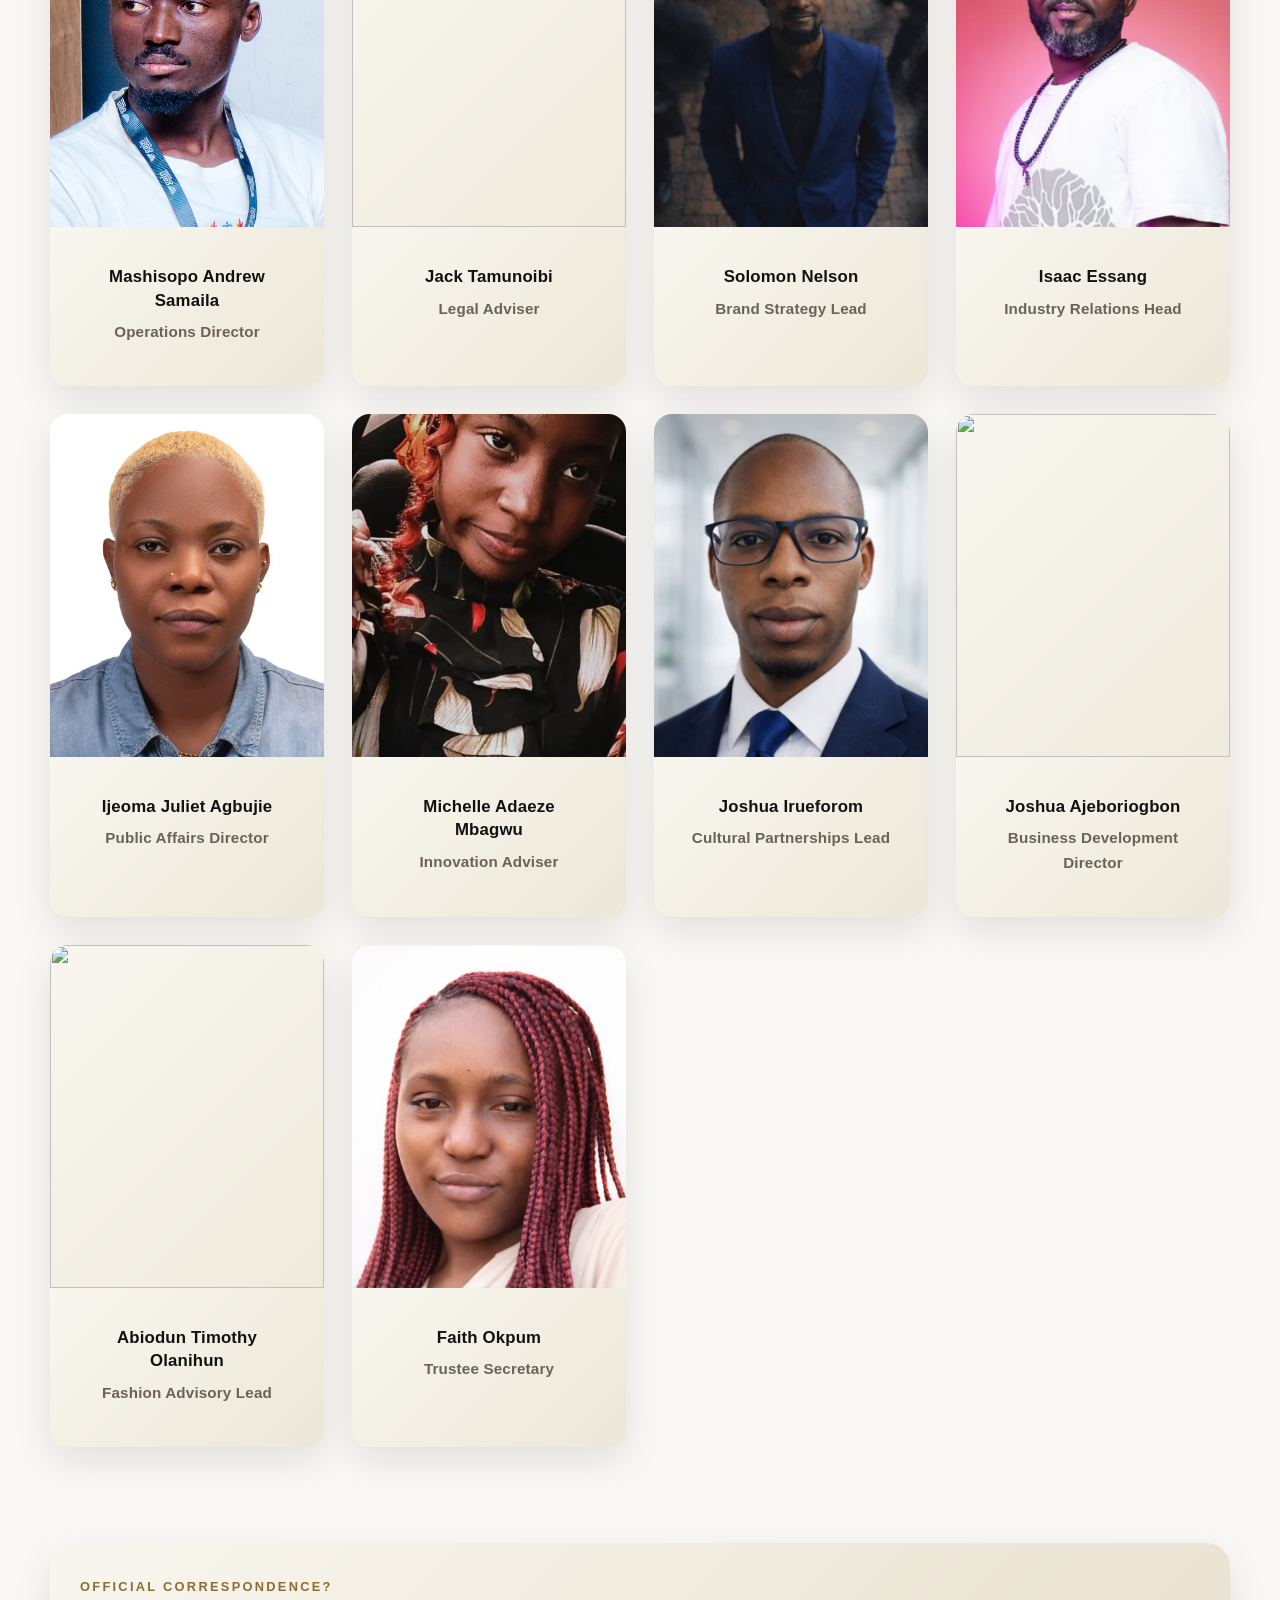
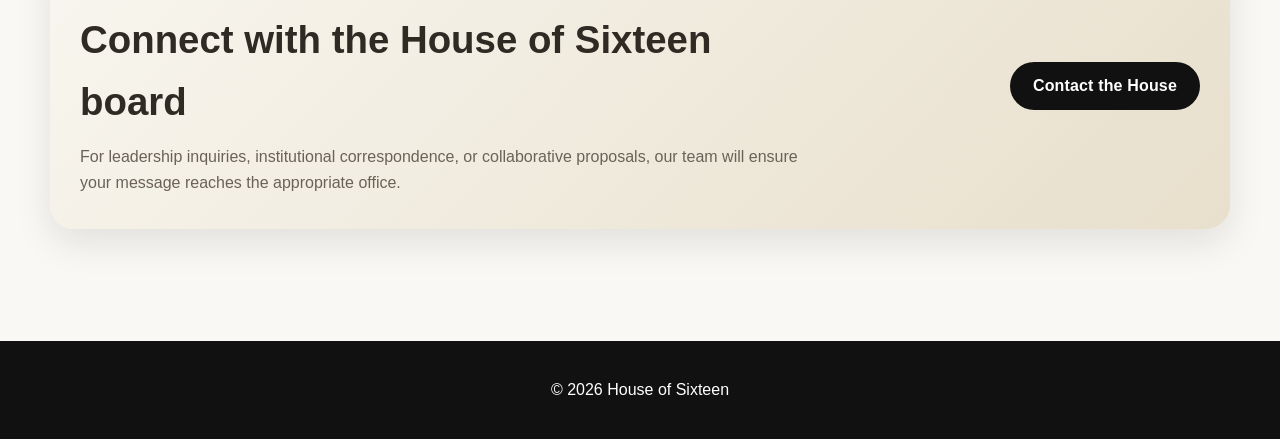
==== commit 892e5994: "Add files via upload" ====
--- a/board.html
+++ b/board.html
@@ -95,7 +95,7 @@
         <article class="card board-member">
           <button class="board-card-button" type="button" data-board-index="4">
             <div class="board-image-wrap">
-              <img src="https://picsum.photos/400/450?person5">
+              <img src="images/board/mashisopo.jpg">
               <div class="overlay">View Profile</div>
             </div>
             <div class="card-body">
@@ -173,7 +173,7 @@
         <article class="card board-member">
           <button class="board-card-button" type="button" data-board-index="10">
             <div class="board-image-wrap">
-              <img src="https://picsum.photos/400/450?person11">
+              <img src="images/board/joshua1.jpg">
               <div class="overlay">View Profile</div>
             </div>
             <div class="card-body">
@@ -212,7 +212,7 @@
         <article class="card board-member">
           <button class="board-card-button" type="button" data-board-index="13">
             <div class="board-image-wrap">
-              <img src="https://picsum.photos/400/450?person14">
+              <img src="images/board/faith.jpg">
               <div class="overlay">View Profile</div>
             </div>
             <div class="card-body">
